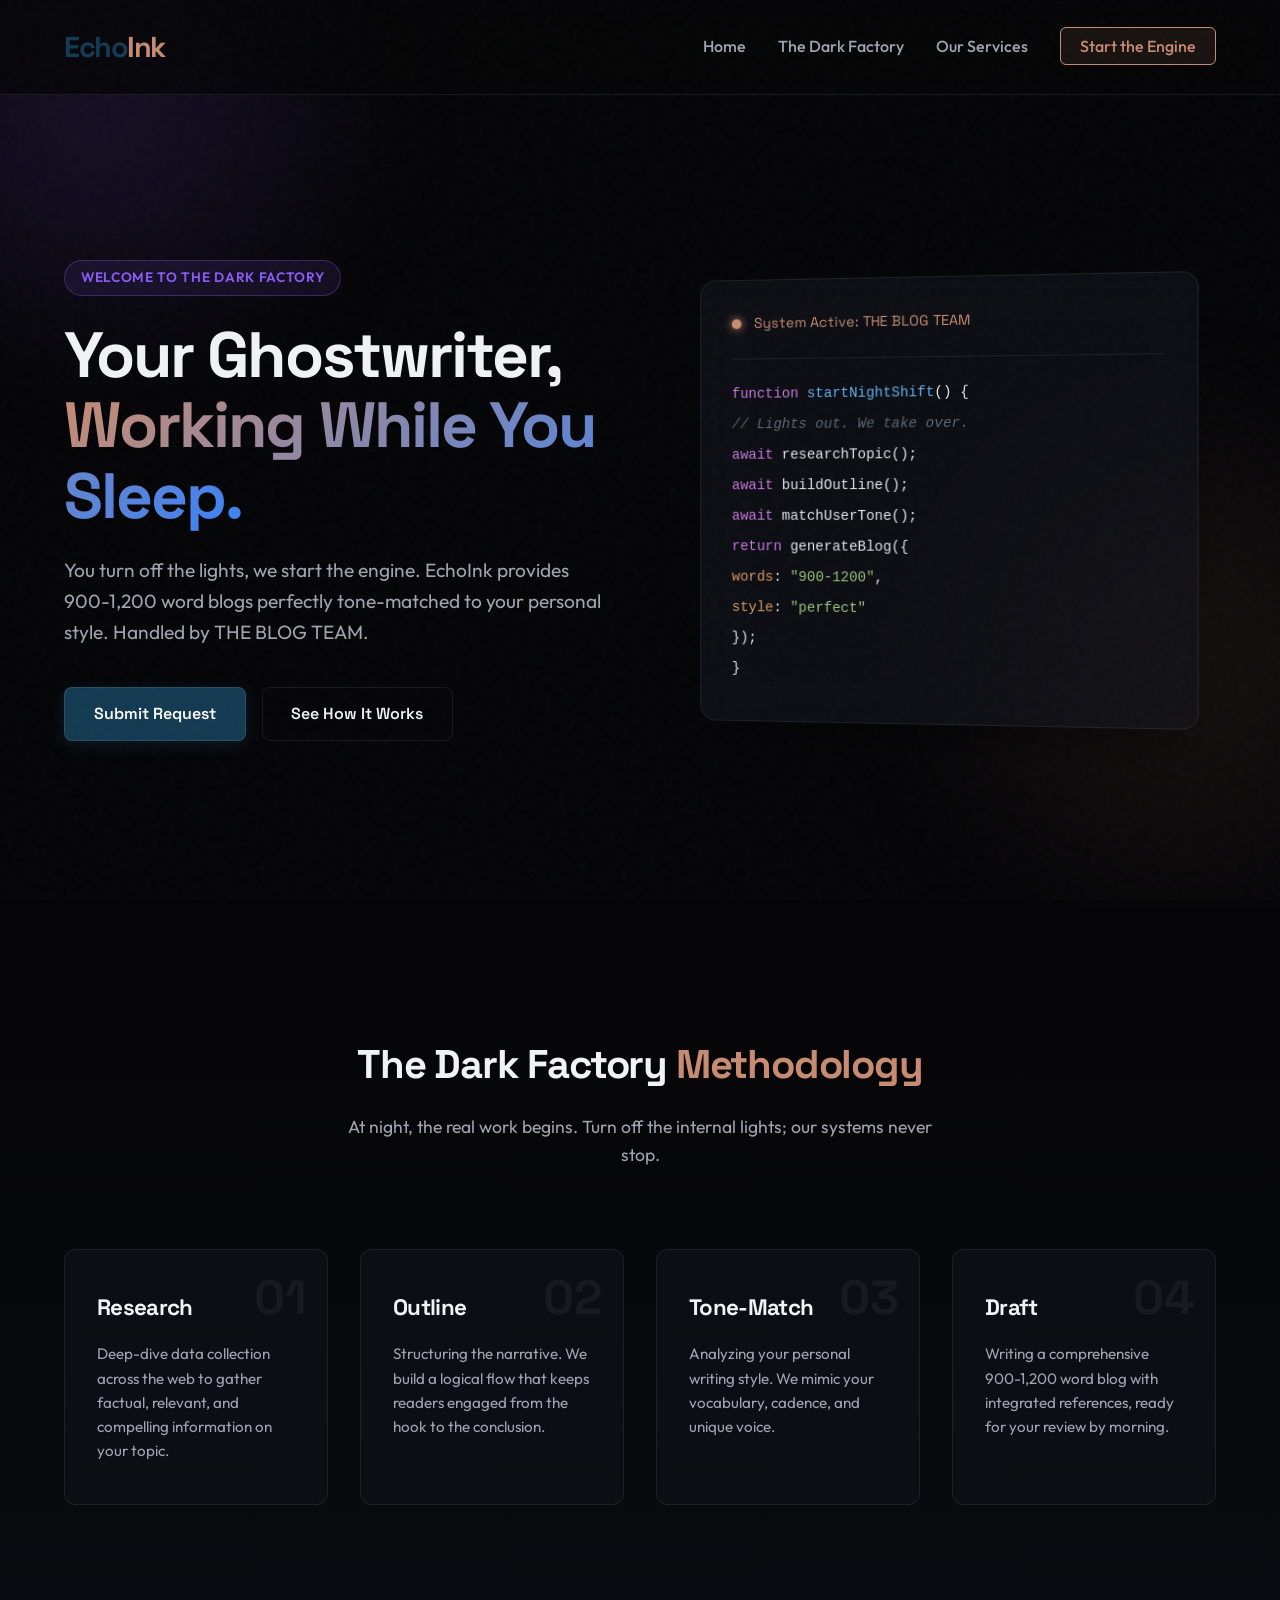
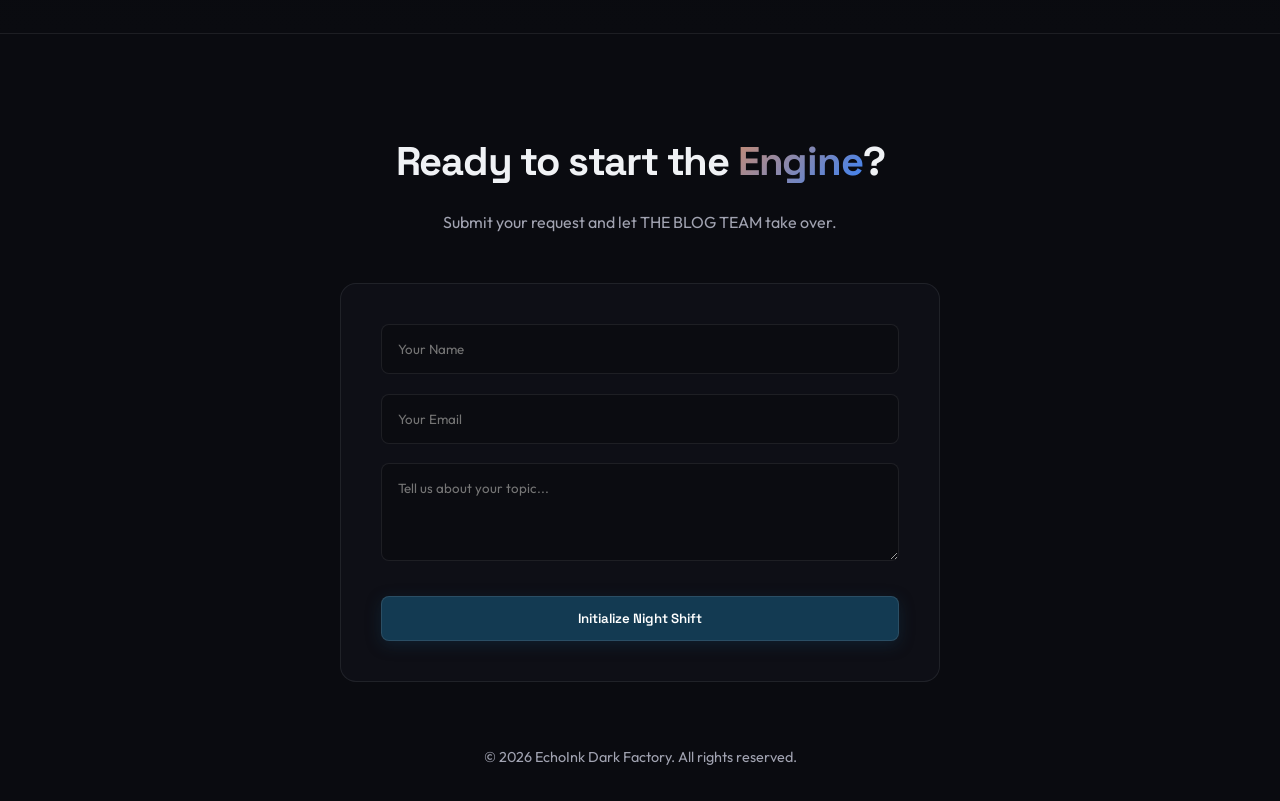
==== index.html @ 062d3a40 "My html file wasn't being uploaded" ====
<!DOCTYPE html>
<html lang="en">
<head>
    <meta charset="UTF-8">
    <meta name="viewport" content="width=device-width, initial-scale=1.0">
    <title>EchoInk - The Dark Factory Blog Team</title>
    <meta name="description" content="EchoInk is a Dark Factory SaaS offering ghostwritten blogs in your personal style. Our AI BLOG TEAM works through the night to research, outline, tone-match, and write perfect 900-1,200 word blogs.">
    <link rel="stylesheet" href="style.css">
    <link href="https://fonts.googleapis.com/css2?family=Outfit:wght@300;400;600;800&family=Space+Grotesk:wght@400;700&display=swap" rel="stylesheet">
</head>
<body>
    <div class="noise-overlay"></div>
    <div class="glow-blob"></div>
    <div class="glow-blob blob-2"></div>
    
    <nav class="navbar">
        <div class="logo">
            <span class="logo-text">Echo<span class="highlight">Ink</span></span>
        </div>
        <ul class="nav-links">
            <li><a href="#home">Home</a></li>
            <li><a href="#how-it-works">The Dark Factory</a></li>
            <li><a href="#services">Our Services</a></li>
            <li><a href="#contact" class="cta-btn">Start the Engine</a></li>
        </ul>
    </nav>

    <header id="home" class="hero">
        <div class="hero-content">
            <div class="badge">Welcome to the Dark Factory</div>
            <h1>Your Ghostwriter,<br> <span class="gradient-text">Working While You Sleep.</span></h1>
            <p>You turn off the lights, we start the engine. EchoInk provides 900-1,200 word blogs perfectly tone-matched to your personal style. Handled by THE BLOG TEAM.</p>
            <div class="hero-buttons">
                <a href="#contact" class="btn primary">Submit Request</a>
                <a href="#how-it-works" class="btn secondary">See How It Works</a>
            </div>
        </div>
        <div class="hero-visual">
            <div class="glass-card">
                <div class="factory-status">
                    <span class="status-dot"></span>
                    <span>System Active: THE BLOG TEAM</span>
                </div>
                <div class="code-block">
                    <div class="line"><span class="keyword">function</span> <span class="func">startNightShift</span>() {</div>
                    <div class="line">  <span class="comment">// Lights out. We take over.</span></div>
                    <div class="line">  <span class="keyword">await</span> researchTopic();</div>
                    <div class="line">  <span class="keyword">await</span> buildOutline();</div>
                    <div class="line">  <span class="keyword">await</span> matchUserTone();</div>
                    <div class="line">  <span class="keyword">return</span> generateBlog({</div>
                    <div class="line">    <span class="prop">words</span>: <span class="string">"900-1200"</span>,</div>
                    <div class="line">    <span class="prop">style</span>: <span class="string">"perfect"</span></div>
                    <div class="line">  });</div>
                    <div class="line">}</div>
                </div>
            </div>
        </div>
    </header>

    <section id="how-it-works" class="dark-factory">
        <div class="section-header">
            <h2>The Dark Factory <span class="highlight">Methodology</span></h2>
            <p>At night, the real work begins. Turn off the internal lights; our systems never stop.</p>
        </div>
        
        <div class="steps-grid">
            <div class="step-card">
                <div class="step-number">01</div>
                <h3>Research</h3>
                <p>Deep-dive data collection across the web to gather factual, relevant, and compelling information on your topic.</p>
            </div>
            <div class="step-card">
                <div class="step-number">02</div>
                <h3>Outline</h3>
                <p>Structuring the narrative. We build a logical flow that keeps readers engaged from the hook to the conclusion.</p>
            </div>
            <div class="step-card">
                <div class="step-number">03</div>
                <h3>Tone-Match</h3>
                <p>Analyzing your personal writing style. We mimic your vocabulary, cadence, and unique voice.</p>
            </div>
            <div class="step-card">
                <div class="step-number">04</div>
                <h3>Draft</h3>
                <p>Writing a comprehensive 900-1,200 word blog with integrated references, ready for your review by morning.</p>
            </div>
        </div>
    </section>

    <footer id="contact">
        <div class="footer-content">
            <h2>Ready to start the <span class="gradient-text">Engine</span>?</h2>
            <p>Submit your request and let THE BLOG TEAM take over.</p>
            <form class="contact-form" onsubmit="event.preventDefault(); alert('Request submitted! THE BLOG TEAM is activating.');">
                <input type="text" placeholder="Your Name" required>
                <input type="email" placeholder="Your Email" required>
                <textarea placeholder="Tell us about your topic..." rows="4" required></textarea>
                <button type="submit" class="btn primary submit-btn">Initialize Night Shift</button>
            </form>
        </div>
        <div class="footer-bottom">
            <p>&copy; 2026 EchoInk Dark Factory. All rights reserved.</p>
        </div>
    </footer>

    <script src="script.js"></script>
</body>
</html>
---- style.css ----
:root {
    --bg-base: #050507;
    --bg-surface: #0a0b10;
    --bg-card: rgba(18, 19, 28, 0.6);
    --text-primary: #f0f2f5;
    --text-secondary: #a1a3b1;
    --accent-glow: #3b82f6;
    --accent-secondary: #8b5cf6;
    --accent-copper: #c78b71; /* Inspired by the logo */
    --accent-navy: #133a52; /* Inspired by the logo */
    --border-color: rgba(255, 255, 255, 0.08);
}

* {
    margin: 0;
    padding: 0;
    box-sizing: border-box;
}

body {
    font-family: 'Outfit', sans-serif;
    background-color: var(--bg-base);
    color: var(--text-primary);
    overflow-x: hidden;
    line-height: 1.6;
}

h1, h2, h3, h4 {
    font-family: 'Space Grotesk', sans-serif;
    letter-spacing: -0.03em;
}

/* Background Effects */
.noise-overlay {
    position: fixed;
    top: 0;
    left: 0;
    width: 100vw;
    height: 100vh;
    pointer-events: none;
    z-index: 9999;
    opacity: 0.03;
    background: url("data:image/svg+xml,%3Csvg%20viewBox%3D%220%200%20200%20200%22%20xmlns%3D%22http%3A%2F%2Fwww.w3.org%2F2000%2Fsvg%22%3E%3Cfilter%20id%3D%22noiseFilter%22%3E%3CfeTurbulence%20type%3D%22fractalNoise%22%20baseFrequency%3D%220.65%22%20numOctaves%3D%223%22%20stitchTiles%3D%22stitch%22%2F%3E%3C%2Ffilter%3E%3Crect%20width%3D%22100%25%22%20height%3D%22100%25%22%20filter%3D%22url(%23noiseFilter)%22%2F%3E%3C%2Fsvg%3E");
}

.glow-blob {
    position: absolute;
    width: 600px;
    height: 600px;
    background: radial-gradient(circle, rgba(139, 92, 246, 0.15) 0%, rgba(0, 0, 0, 0) 70%);
    border-radius: 50%;
    top: -200px;
    left: -200px;
    filter: blur(60px);
    z-index: -1;
    animation: float 10s infinite ease-in-out alternate;
}

.glow-blob.blob-2 {
    background: radial-gradient(circle, rgba(199, 139, 113, 0.1) 0%, rgba(0, 0, 0, 0) 70%);
    top: 40%;
    right: -200px;
    left: auto;
    animation-delay: -5s;
}

@keyframes float {
    0% { transform: translate(0, 0); }
    100% { transform: translate(50px, 50px); }
}

/* Typography & Utilities */
.gradient-text {
    background: linear-gradient(135deg, var(--accent-copper), var(--accent-glow));
    -webkit-background-clip: text;
    -webkit-text-fill-color: transparent;
    background-clip: text;
}

.highlight {
    color: var(--accent-copper);
}

.btn {
    display: inline-block;
    padding: 0.8rem 1.8rem;
    border-radius: 8px;
    font-weight: 600;
    text-decoration: none;
    transition: all 0.3s ease;
    cursor: pointer;
    font-family: 'Space Grotesk', sans-serif;
}

.btn.primary {
    background: var(--accent-navy);
    color: white;
    border: 1px solid rgba(255, 255, 255, 0.1);
    box-shadow: 0 4px 15px rgba(19, 58, 82, 0.4);
}

.btn.primary:hover {
    background: #1a4f70;
    transform: translateY(-2px);
    box-shadow: 0 6px 20px rgba(19, 58, 82, 0.6);
}

.btn.secondary {
    background: transparent;
    color: var(--text-primary);
    border: 1px solid var(--border-color);
}

.btn.secondary:hover {
    background: rgba(255, 255, 255, 0.05);
    border-color: var(--text-secondary);
}

/* Navbar */
.navbar {
    display: flex;
    justify-content: space-between;
    align-items: center;
    padding: 1.5rem 5%;
    background: rgba(5, 5, 7, 0.8);
    -webkit-backdrop-filter: blur(12px);
    backdrop-filter: blur(12px);
    border-bottom: 1px solid var(--border-color);
    position: sticky;
    top: 0;
    z-index: 100;
}

.logo-text {
    font-family: 'Space Grotesk', sans-serif;
    font-size: 1.8rem;
    font-weight: 800;
    color: var(--accent-navy);
    letter-spacing: -0.05em;
}

.nav-links {
    display: flex;
    list-style: none;
    gap: 2rem;
    align-items: center;
}

.nav-links a {
    color: var(--text-secondary);
    text-decoration: none;
    font-weight: 500;
    transition: color 0.3s ease;
}

.nav-links a:hover {
    color: var(--text-primary);
}

.cta-btn {
    padding: 0.5rem 1.2rem;
    background: rgba(199, 139, 113, 0.1);
    border: 1px solid var(--accent-copper);
    color: var(--accent-copper) !important;
    border-radius: 6px;
}

.cta-btn:hover {
    background: var(--accent-copper);
    color: var(--bg-base) !important;
}

/* Hero Section */
.hero {
    min-height: 90vh;
    display: flex;
    align-items: center;
    justify-content: space-between;
    padding: 0 5%;
    gap: 4rem;
}

.hero-content {
    flex: 1;
    max-width: 600px;
}

.badge {
    display: inline-block;
    padding: 0.4rem 1rem;
    background: rgba(139, 92, 246, 0.1);
    border: 1px solid rgba(139, 92, 246, 0.3);
    border-radius: 50px;
    color: var(--accent-secondary);
    font-size: 0.85rem;
    font-weight: 600;
    margin-bottom: 1.5rem;
    text-transform: uppercase;
    letter-spacing: 0.05em;
}

.hero h1 {
    font-size: 4rem;
    line-height: 1.1;
    margin-bottom: 1.5rem;
}

.hero p {
    font-size: 1.2rem;
    color: var(--text-secondary);
    margin-bottom: 2.5rem;
}

.hero-buttons {
    display: flex;
    gap: 1rem;
}

.hero-visual {
    flex: 1;
    display: flex;
    justify-content: center;
}

.glass-card {
    background: var(--bg-card);
    -webkit-backdrop-filter: blur(20px);
    backdrop-filter: blur(20px);
    border: 1px solid var(--border-color);
    border-radius: 16px;
    padding: 2rem;
    width: 100%;
    max-width: 500px;
    box-shadow: 0 25px 50px -12px rgba(0, 0, 0, 0.5);
    transform: perspective(1000px) rotateY(-5deg);
    transition: transform 0.5s ease;
}

.glass-card:hover {
    transform: perspective(1000px) rotateY(0deg) translateY(-10px);
}

.factory-status {
    display: flex;
    align-items: center;
    gap: 0.8rem;
    padding-bottom: 1.5rem;
    border-bottom: 1px solid var(--border-color);
    margin-bottom: 1.5rem;
    font-family: 'Space Grotesk', sans-serif;
    font-size: 0.9rem;
    color: var(--accent-copper);
}

.status-dot {
    width: 10px;
    height: 10px;
    background-color: var(--accent-copper);
    border-radius: 50%;
    box-shadow: 0 0 10px var(--accent-copper);
    animation: pulse 2s infinite;
}

@keyframes pulse {
    0% { box-shadow: 0 0 0 0 rgba(199, 139, 113, 0.4); }
    70% { box-shadow: 0 0 0 10px rgba(199, 139, 113, 0); }
    100% { box-shadow: 0 0 0 0 rgba(199, 139, 113, 0); }
}

.code-block {
    font-family: 'Fira Code', monospace;
    font-size: 0.9rem;
    color: #e2e8f0;
}

.code-block .line { margin-bottom: 0.5rem; }
.code-block .keyword { color: #c678dd; }
.code-block .func { color: #61afef; }
.code-block .string { color: #98c379; }
.code-block .prop { color: #d19a66; }
.code-block .comment { color: #5c6370; font-style: italic; }

/* Dark Factory Section */
.dark-factory {
    padding: 8rem 5%;
    background: linear-gradient(to bottom, var(--bg-base), var(--bg-surface));
    position: relative;
}

.section-header {
    text-align: center;
    max-width: 600px;
    margin: 0 auto 5rem;
}

.section-header h2 {
    font-size: 2.5rem;
    margin-bottom: 1rem;
}

.section-header p {
    color: var(--text-secondary);
    font-size: 1.1rem;
}

.steps-grid {
    display: grid;
    grid-template-columns: repeat(auto-fit, minmax(250px, 1fr));
    gap: 2rem;
    max-width: 1200px;
    margin: 0 auto;
}

.step-card {
    background: var(--bg-card);
    border: 1px solid var(--border-color);
    border-radius: 12px;
    padding: 2.5rem 2rem;
    transition: all 0.3s ease;
    position: relative;
    overflow: hidden;
}

.step-card::before {
    content: '';
    position: absolute;
    top: 0;
    left: 0;
    width: 100%;
    height: 2px;
    background: linear-gradient(90deg, transparent, var(--accent-copper), transparent);
    transform: translateX(-100%);
    transition: transform 0.5s ease;
}

.step-card:hover::before {
    transform: translateX(100%);
}

.step-card:hover {
    background: rgba(25, 28, 41, 0.8);
    transform: translateY(-5px);
    box-shadow: 0 10px 30px rgba(0, 0, 0, 0.3);
}

.step-number {
    font-family: 'Space Grotesk', sans-serif;
    font-size: 3rem;
    font-weight: 800;
    color: rgba(255, 255, 255, 0.05);
    position: absolute;
    top: 10px;
    right: 20px;
}

.step-card h3 {
    font-size: 1.4rem;
    margin-bottom: 1rem;
    color: var(--text-primary);
}

.step-card p {
    color: var(--text-secondary);
    font-size: 0.95rem;
}

/* Footer / Contact */
footer {
    padding: 6rem 5% 2rem;
    background: var(--bg-surface);
    text-align: center;
    border-top: 1px solid var(--border-color);
}

.footer-content {
    max-width: 600px;
    margin: 0 auto 4rem;
}

.footer-content h2 {
    font-size: 2.5rem;
    margin-bottom: 1rem;
}

.footer-content p {
    color: var(--text-secondary);
    margin-bottom: 3rem;
}

.contact-form {
    display: flex;
    flex-direction: column;
    gap: 1.2rem;
    background: var(--bg-card);
    padding: 2.5rem;
    border-radius: 16px;
    border: 1px solid var(--border-color);
}

.contact-form input,
.contact-form textarea {
    width: 100%;
    padding: 1rem;
    background: rgba(0, 0, 0, 0.2);
    border: 1px solid var(--border-color);
    border-radius: 8px;
    color: var(--text-primary);
    font-family: 'Outfit', sans-serif;
    transition: border-color 0.3s ease;
}

.contact-form input:focus,
.contact-form textarea:focus {
    outline: none;
    border-color: var(--accent-copper);
}

.submit-btn {
    width: 100%;
    margin-top: 1rem;
}

.footer-bottom {
    color: var(--text-secondary);
    font-size: 0.9rem;
}

/* Responsive */
@media (max-width: 900px) {
    .hero {
        flex-direction: column;
        text-align: center;
        padding-top: 4rem;
    }
    
    .hero h1 {
        font-size: 3rem;
    }
    
    .hero-buttons {
        justify-content: center;
    }
    
    .glass-card {
        transform: none;
    }
    
    .glass-card:hover {
        transform: translateY(-10px);
    }
}

@media (max-width: 768px) {
    .nav-links {
        display: none;
    }
}
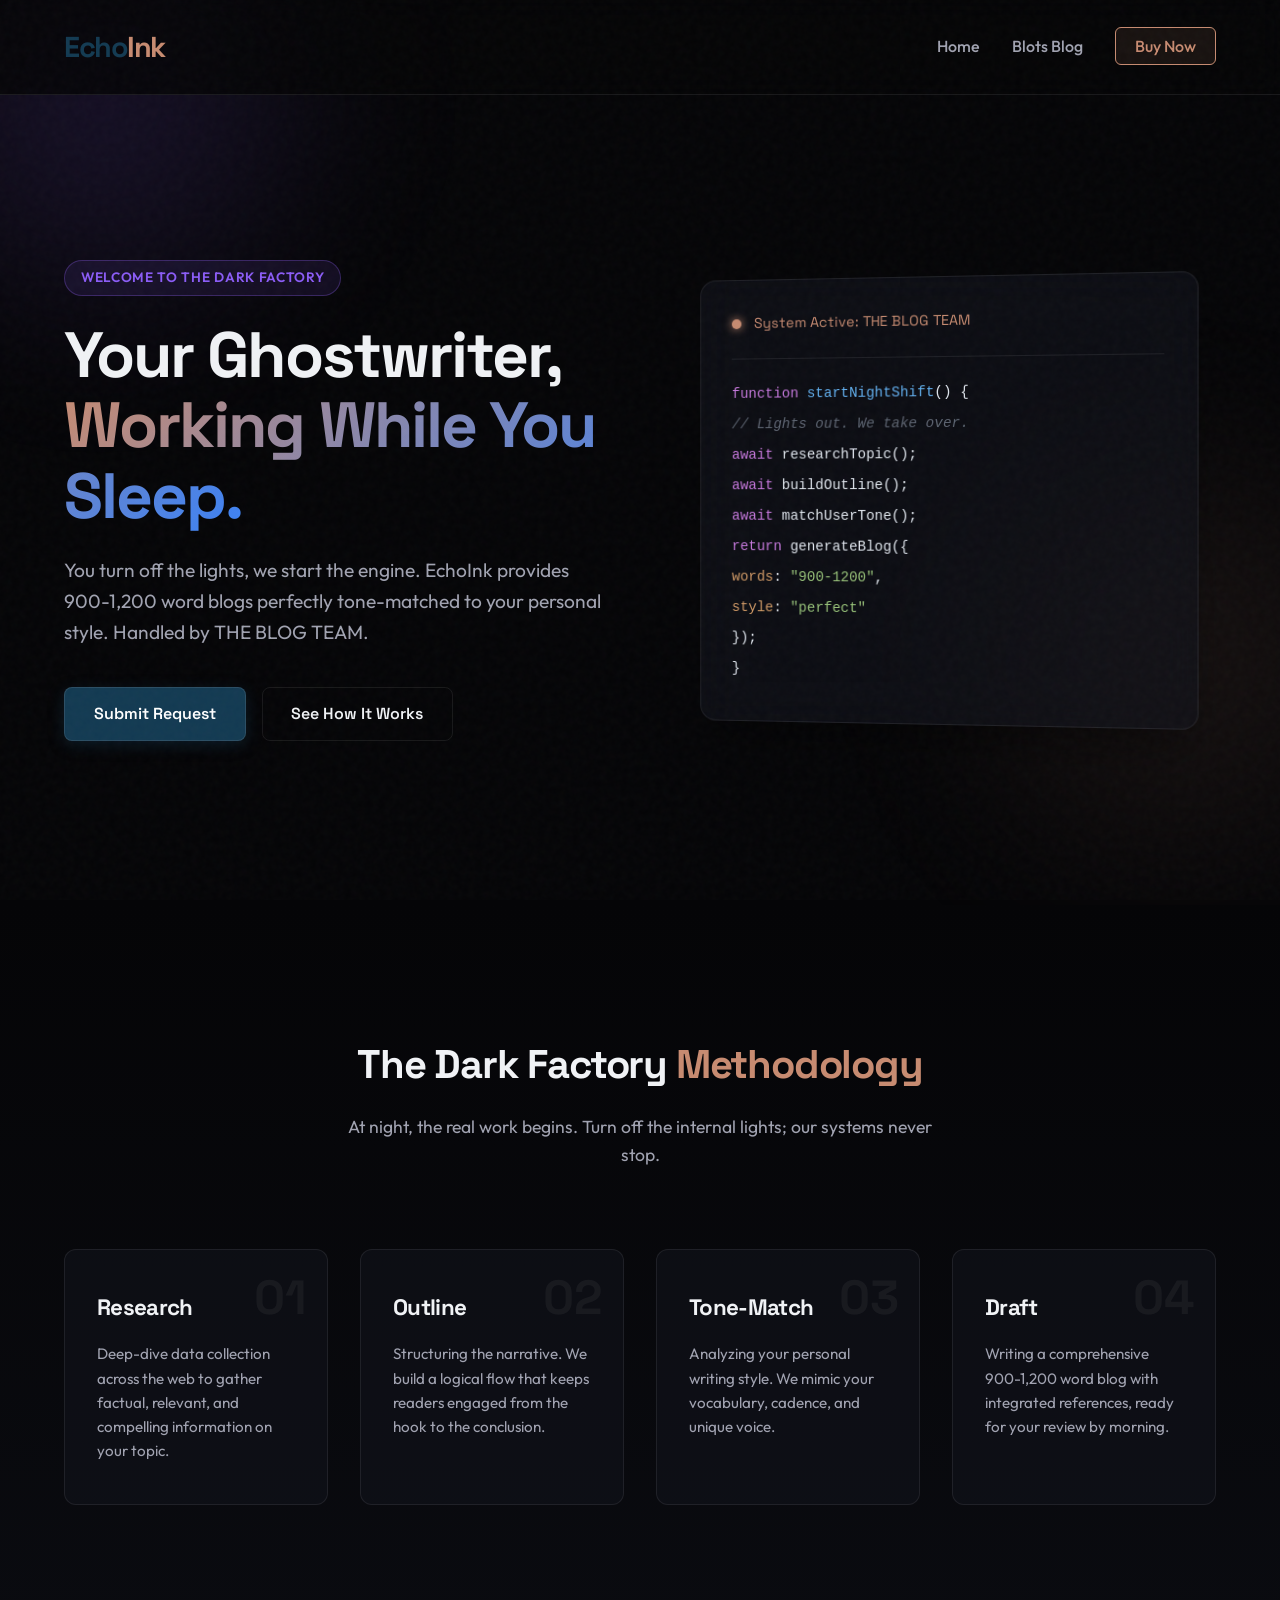
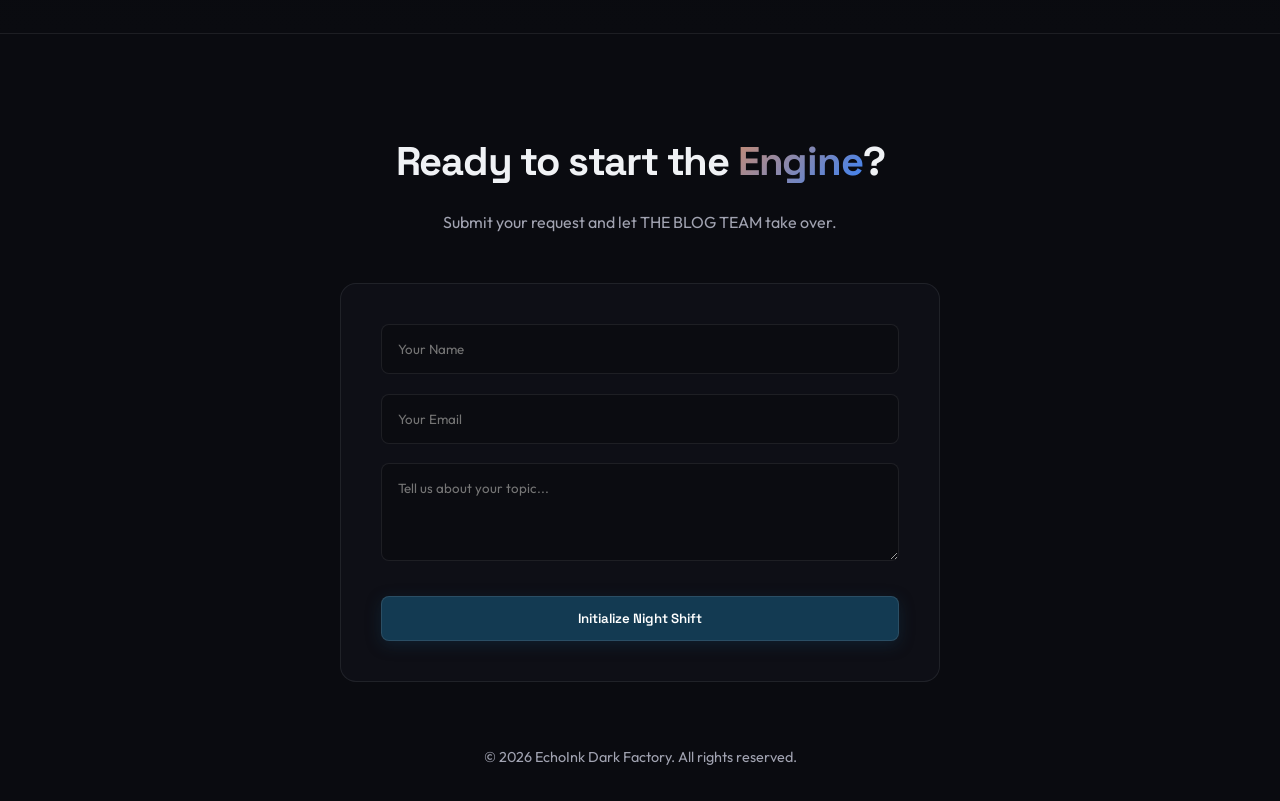
==== commit fcf5b9a0: "HTML files  are missing again." ====
--- a/index.html
+++ b/index.html
@@ -1,108 +1,107 @@
-<!DOCTYPE html>
-<html lang="en">
-<head>
-    <meta charset="UTF-8">
-    <meta name="viewport" content="width=device-width, initial-scale=1.0">
-    <title>EchoInk - The Dark Factory Blog Team</title>
-    <meta name="description" content="EchoInk is a Dark Factory SaaS offering ghostwritten blogs in your personal style. Our AI BLOG TEAM works through the night to research, outline, tone-match, and write perfect 900-1,200 word blogs.">
-    <link rel="stylesheet" href="style.css">
-    <link href="https://fonts.googleapis.com/css2?family=Outfit:wght@300;400;600;800&family=Space+Grotesk:wght@400;700&display=swap" rel="stylesheet">
-</head>
-<body>
-    <div class="noise-overlay"></div>
-    <div class="glow-blob"></div>
-    <div class="glow-blob blob-2"></div>
-    
-    <nav class="navbar">
-        <div class="logo">
-            <span class="logo-text">Echo<span class="highlight">Ink</span></span>
-        </div>
-        <ul class="nav-links">
-            <li><a href="#home">Home</a></li>
-            <li><a href="#how-it-works">The Dark Factory</a></li>
-            <li><a href="#services">Our Services</a></li>
-            <li><a href="#contact" class="cta-btn">Start the Engine</a></li>
-        </ul>
-    </nav>
-
-    <header id="home" class="hero">
-        <div class="hero-content">
-            <div class="badge">Welcome to the Dark Factory</div>
-            <h1>Your Ghostwriter,<br> <span class="gradient-text">Working While You Sleep.</span></h1>
-            <p>You turn off the lights, we start the engine. EchoInk provides 900-1,200 word blogs perfectly tone-matched to your personal style. Handled by THE BLOG TEAM.</p>
-            <div class="hero-buttons">
-                <a href="#contact" class="btn primary">Submit Request</a>
-                <a href="#how-it-works" class="btn secondary">See How It Works</a>
-            </div>
-        </div>
-        <div class="hero-visual">
-            <div class="glass-card">
-                <div class="factory-status">
-                    <span class="status-dot"></span>
-                    <span>System Active: THE BLOG TEAM</span>
-                </div>
-                <div class="code-block">
-                    <div class="line"><span class="keyword">function</span> <span class="func">startNightShift</span>() {</div>
-                    <div class="line">  <span class="comment">// Lights out. We take over.</span></div>
-                    <div class="line">  <span class="keyword">await</span> researchTopic();</div>
-                    <div class="line">  <span class="keyword">await</span> buildOutline();</div>
-                    <div class="line">  <span class="keyword">await</span> matchUserTone();</div>
-                    <div class="line">  <span class="keyword">return</span> generateBlog({</div>
-                    <div class="line">    <span class="prop">words</span>: <span class="string">"900-1200"</span>,</div>
-                    <div class="line">    <span class="prop">style</span>: <span class="string">"perfect"</span></div>
-                    <div class="line">  });</div>
-                    <div class="line">}</div>
-                </div>
-            </div>
-        </div>
-    </header>
-
-    <section id="how-it-works" class="dark-factory">
-        <div class="section-header">
-            <h2>The Dark Factory <span class="highlight">Methodology</span></h2>
-            <p>At night, the real work begins. Turn off the internal lights; our systems never stop.</p>
-        </div>
-        
-        <div class="steps-grid">
-            <div class="step-card">
-                <div class="step-number">01</div>
-                <h3>Research</h3>
-                <p>Deep-dive data collection across the web to gather factual, relevant, and compelling information on your topic.</p>
-            </div>
-            <div class="step-card">
-                <div class="step-number">02</div>
-                <h3>Outline</h3>
-                <p>Structuring the narrative. We build a logical flow that keeps readers engaged from the hook to the conclusion.</p>
-            </div>
-            <div class="step-card">
-                <div class="step-number">03</div>
-                <h3>Tone-Match</h3>
-                <p>Analyzing your personal writing style. We mimic your vocabulary, cadence, and unique voice.</p>
-            </div>
-            <div class="step-card">
-                <div class="step-number">04</div>
-                <h3>Draft</h3>
-                <p>Writing a comprehensive 900-1,200 word blog with integrated references, ready for your review by morning.</p>
-            </div>
-        </div>
-    </section>
-
-    <footer id="contact">
-        <div class="footer-content">
-            <h2>Ready to start the <span class="gradient-text">Engine</span>?</h2>
-            <p>Submit your request and let THE BLOG TEAM take over.</p>
-            <form class="contact-form" onsubmit="event.preventDefault(); alert('Request submitted! THE BLOG TEAM is activating.');">
-                <input type="text" placeholder="Your Name" required>
-                <input type="email" placeholder="Your Email" required>
-                <textarea placeholder="Tell us about your topic..." rows="4" required></textarea>
-                <button type="submit" class="btn primary submit-btn">Initialize Night Shift</button>
-            </form>
-        </div>
-        <div class="footer-bottom">
-            <p>&copy; 2026 EchoInk Dark Factory. All rights reserved.</p>
-        </div>
-    </footer>
-
-    <script src="script.js"></script>
-</body>
-</html>
+<!DOCTYPE html>
+<html lang="en">
+<head>
+    <meta charset="UTF-8">
+    <meta name="viewport" content="width=device-width, initial-scale=1.0">
+    <title>EchoInk - The Dark Factory Blog Team</title>
+    <meta name="description" content="EchoInk is a Dark Factory SaaS offering ghostwritten blogs in your personal style. Our AI BLOG TEAM works through the night to research, outline, tone-match, and write perfect 900-1,200 word blogs.">
+    <link rel="stylesheet" href="style.css">
+    <link href="https://fonts.googleapis.com/css2?family=Outfit:wght@300;400;600;800&family=Space+Grotesk:wght@400;700&display=swap" rel="stylesheet">
+</head>
+<body>
+    <div class="noise-overlay"></div>
+    <div class="glow-blob"></div>
+    <div class="glow-blob blob-2"></div>
+    
+    <nav class="navbar">
+        <div class="logo">
+            <span class="logo-text">Echo<span class="highlight">Ink</span></span>
+        </div>
+        <ul class="nav-links">
+            <li><a href="index.html">Home</a></li>
+            <li><a href="blog.html">Blots Blog</a></li>
+            <li><a href="ecommerce.html" class="cta-btn">Buy Now</a></li>
+        </ul>
+    </nav>
+
+    <header id="home" class="hero">
+        <div class="hero-content">
+            <div class="badge">Welcome to the Dark Factory</div>
+            <h1>Your Ghostwriter,<br> <span class="gradient-text">Working While You Sleep.</span></h1>
+            <p>You turn off the lights, we start the engine. EchoInk provides 900-1,200 word blogs perfectly tone-matched to your personal style. Handled by THE BLOG TEAM.</p>
+            <div class="hero-buttons">
+                <a href="#contact" class="btn primary">Submit Request</a>
+                <a href="#how-it-works" class="btn secondary">See How It Works</a>
+            </div>
+        </div>
+        <div class="hero-visual">
+            <div class="glass-card">
+                <div class="factory-status">
+                    <span class="status-dot"></span>
+                    <span>System Active: THE BLOG TEAM</span>
+                </div>
+                <div class="code-block">
+                    <div class="line"><span class="keyword">function</span> <span class="func">startNightShift</span>() {</div>
+                    <div class="line">  <span class="comment">// Lights out. We take over.</span></div>
+                    <div class="line">  <span class="keyword">await</span> researchTopic();</div>
+                    <div class="line">  <span class="keyword">await</span> buildOutline();</div>
+                    <div class="line">  <span class="keyword">await</span> matchUserTone();</div>
+                    <div class="line">  <span class="keyword">return</span> generateBlog({</div>
+                    <div class="line">    <span class="prop">words</span>: <span class="string">"900-1200"</span>,</div>
+                    <div class="line">    <span class="prop">style</span>: <span class="string">"perfect"</span></div>
+                    <div class="line">  });</div>
+                    <div class="line">}</div>
+                </div>
+            </div>
+        </div>
+    </header>
+
+    <section id="how-it-works" class="dark-factory">
+        <div class="section-header">
+            <h2>The Dark Factory <span class="highlight">Methodology</span></h2>
+            <p>At night, the real work begins. Turn off the internal lights; our systems never stop.</p>
+        </div>
+        
+        <div class="steps-grid">
+            <div class="step-card">
+                <div class="step-number">01</div>
+                <h3>Research</h3>
+                <p>Deep-dive data collection across the web to gather factual, relevant, and compelling information on your topic.</p>
+            </div>
+            <div class="step-card">
+                <div class="step-number">02</div>
+                <h3>Outline</h3>
+                <p>Structuring the narrative. We build a logical flow that keeps readers engaged from the hook to the conclusion.</p>
+            </div>
+            <div class="step-card">
+                <div class="step-number">03</div>
+                <h3>Tone-Match</h3>
+                <p>Analyzing your personal writing style. We mimic your vocabulary, cadence, and unique voice.</p>
+            </div>
+            <div class="step-card">
+                <div class="step-number">04</div>
+                <h3>Draft</h3>
+                <p>Writing a comprehensive 900-1,200 word blog with integrated references, ready for your review by morning.</p>
+            </div>
+        </div>
+    </section>
+
+    <footer id="contact">
+        <div class="footer-content">
+            <h2>Ready to start the <span class="gradient-text">Engine</span>?</h2>
+            <p>Submit your request and let THE BLOG TEAM take over.</p>
+            <form class="contact-form" onsubmit="event.preventDefault(); alert('Request submitted! THE BLOG TEAM is activating.');">
+                <input type="text" placeholder="Your Name" required>
+                <input type="email" placeholder="Your Email" required>
+                <textarea placeholder="Tell us about your topic..." rows="4" required></textarea>
+                <button type="submit" class="btn primary submit-btn">Initialize Night Shift</button>
+            </form>
+        </div>
+        <div class="footer-bottom">
+            <p>&copy; 2026 EchoInk Dark Factory. All rights reserved.</p>
+        </div>
+    </footer>
+
+    <script src="script.js"></script>
+</body>
+</html>
--- a/style.css
+++ b/style.css
@@ -1,457 +1,532 @@
-:root {
-    --bg-base: #050507;
-    --bg-surface: #0a0b10;
-    --bg-card: rgba(18, 19, 28, 0.6);
-    --text-primary: #f0f2f5;
-    --text-secondary: #a1a3b1;
-    --accent-glow: #3b82f6;
-    --accent-secondary: #8b5cf6;
-    --accent-copper: #c78b71; /* Inspired by the logo */
-    --accent-navy: #133a52; /* Inspired by the logo */
-    --border-color: rgba(255, 255, 255, 0.08);
-}
-
-* {
-    margin: 0;
-    padding: 0;
-    box-sizing: border-box;
-}
-
-body {
-    font-family: 'Outfit', sans-serif;
-    background-color: var(--bg-base);
-    color: var(--text-primary);
-    overflow-x: hidden;
-    line-height: 1.6;
-}
-
-h1, h2, h3, h4 {
-    font-family: 'Space Grotesk', sans-serif;
-    letter-spacing: -0.03em;
-}
-
-/* Background Effects */
-.noise-overlay {
-    position: fixed;
-    top: 0;
-    left: 0;
-    width: 100vw;
-    height: 100vh;
-    pointer-events: none;
-    z-index: 9999;
-    opacity: 0.03;
-    background: url("data:image/svg+xml,%3Csvg%20viewBox%3D%220%200%20200%20200%22%20xmlns%3D%22http%3A%2F%2Fwww.w3.org%2F2000%2Fsvg%22%3E%3Cfilter%20id%3D%22noiseFilter%22%3E%3CfeTurbulence%20type%3D%22fractalNoise%22%20baseFrequency%3D%220.65%22%20numOctaves%3D%223%22%20stitchTiles%3D%22stitch%22%2F%3E%3C%2Ffilter%3E%3Crect%20width%3D%22100%25%22%20height%3D%22100%25%22%20filter%3D%22url(%23noiseFilter)%22%2F%3E%3C%2Fsvg%3E");
-}
-
-.glow-blob {
-    position: absolute;
-    width: 600px;
-    height: 600px;
-    background: radial-gradient(circle, rgba(139, 92, 246, 0.15) 0%, rgba(0, 0, 0, 0) 70%);
-    border-radius: 50%;
-    top: -200px;
-    left: -200px;
-    filter: blur(60px);
-    z-index: -1;
-    animation: float 10s infinite ease-in-out alternate;
-}
-
-.glow-blob.blob-2 {
-    background: radial-gradient(circle, rgba(199, 139, 113, 0.1) 0%, rgba(0, 0, 0, 0) 70%);
-    top: 40%;
-    right: -200px;
-    left: auto;
-    animation-delay: -5s;
-}
-
-@keyframes float {
-    0% { transform: translate(0, 0); }
-    100% { transform: translate(50px, 50px); }
-}
-
-/* Typography & Utilities */
-.gradient-text {
-    background: linear-gradient(135deg, var(--accent-copper), var(--accent-glow));
-    -webkit-background-clip: text;
-    -webkit-text-fill-color: transparent;
-    background-clip: text;
-}
-
-.highlight {
-    color: var(--accent-copper);
-}
-
-.btn {
-    display: inline-block;
-    padding: 0.8rem 1.8rem;
-    border-radius: 8px;
-    font-weight: 600;
-    text-decoration: none;
-    transition: all 0.3s ease;
-    cursor: pointer;
-    font-family: 'Space Grotesk', sans-serif;
-}
-
-.btn.primary {
-    background: var(--accent-navy);
-    color: white;
-    border: 1px solid rgba(255, 255, 255, 0.1);
-    box-shadow: 0 4px 15px rgba(19, 58, 82, 0.4);
-}
-
-.btn.primary:hover {
-    background: #1a4f70;
-    transform: translateY(-2px);
-    box-shadow: 0 6px 20px rgba(19, 58, 82, 0.6);
-}
-
-.btn.secondary {
-    background: transparent;
-    color: var(--text-primary);
-    border: 1px solid var(--border-color);
-}
-
-.btn.secondary:hover {
-    background: rgba(255, 255, 255, 0.05);
-    border-color: var(--text-secondary);
-}
-
-/* Navbar */
-.navbar {
-    display: flex;
-    justify-content: space-between;
-    align-items: center;
-    padding: 1.5rem 5%;
-    background: rgba(5, 5, 7, 0.8);
-    -webkit-backdrop-filter: blur(12px);
-    backdrop-filter: blur(12px);
-    border-bottom: 1px solid var(--border-color);
-    position: sticky;
-    top: 0;
-    z-index: 100;
-}
-
-.logo-text {
-    font-family: 'Space Grotesk', sans-serif;
-    font-size: 1.8rem;
-    font-weight: 800;
-    color: var(--accent-navy);
-    letter-spacing: -0.05em;
-}
-
-.nav-links {
-    display: flex;
-    list-style: none;
-    gap: 2rem;
-    align-items: center;
-}
-
-.nav-links a {
-    color: var(--text-secondary);
-    text-decoration: none;
-    font-weight: 500;
-    transition: color 0.3s ease;
-}
-
-.nav-links a:hover {
-    color: var(--text-primary);
-}
-
-.cta-btn {
-    padding: 0.5rem 1.2rem;
-    background: rgba(199, 139, 113, 0.1);
-    border: 1px solid var(--accent-copper);
-    color: var(--accent-copper) !important;
-    border-radius: 6px;
-}
-
-.cta-btn:hover {
-    background: var(--accent-copper);
-    color: var(--bg-base) !important;
-}
-
-/* Hero Section */
-.hero {
-    min-height: 90vh;
-    display: flex;
-    align-items: center;
-    justify-content: space-between;
-    padding: 0 5%;
-    gap: 4rem;
-}
-
-.hero-content {
-    flex: 1;
-    max-width: 600px;
-}
-
-.badge {
-    display: inline-block;
-    padding: 0.4rem 1rem;
-    background: rgba(139, 92, 246, 0.1);
-    border: 1px solid rgba(139, 92, 246, 0.3);
-    border-radius: 50px;
-    color: var(--accent-secondary);
-    font-size: 0.85rem;
-    font-weight: 600;
-    margin-bottom: 1.5rem;
-    text-transform: uppercase;
-    letter-spacing: 0.05em;
-}
-
-.hero h1 {
-    font-size: 4rem;
-    line-height: 1.1;
-    margin-bottom: 1.5rem;
-}
-
-.hero p {
-    font-size: 1.2rem;
-    color: var(--text-secondary);
-    margin-bottom: 2.5rem;
-}
-
-.hero-buttons {
-    display: flex;
-    gap: 1rem;
-}
-
-.hero-visual {
-    flex: 1;
-    display: flex;
-    justify-content: center;
-}
-
-.glass-card {
-    background: var(--bg-card);
-    -webkit-backdrop-filter: blur(20px);
-    backdrop-filter: blur(20px);
-    border: 1px solid var(--border-color);
-    border-radius: 16px;
-    padding: 2rem;
-    width: 100%;
-    max-width: 500px;
-    box-shadow: 0 25px 50px -12px rgba(0, 0, 0, 0.5);
-    transform: perspective(1000px) rotateY(-5deg);
-    transition: transform 0.5s ease;
-}
-
-.glass-card:hover {
-    transform: perspective(1000px) rotateY(0deg) translateY(-10px);
-}
-
-.factory-status {
-    display: flex;
-    align-items: center;
-    gap: 0.8rem;
-    padding-bottom: 1.5rem;
-    border-bottom: 1px solid var(--border-color);
-    margin-bottom: 1.5rem;
-    font-family: 'Space Grotesk', sans-serif;
-    font-size: 0.9rem;
-    color: var(--accent-copper);
-}
-
-.status-dot {
-    width: 10px;
-    height: 10px;
-    background-color: var(--accent-copper);
-    border-radius: 50%;
-    box-shadow: 0 0 10px var(--accent-copper);
-    animation: pulse 2s infinite;
-}
-
-@keyframes pulse {
-    0% { box-shadow: 0 0 0 0 rgba(199, 139, 113, 0.4); }
-    70% { box-shadow: 0 0 0 10px rgba(199, 139, 113, 0); }
-    100% { box-shadow: 0 0 0 0 rgba(199, 139, 113, 0); }
-}
-
-.code-block {
-    font-family: 'Fira Code', monospace;
-    font-size: 0.9rem;
-    color: #e2e8f0;
-}
-
-.code-block .line { margin-bottom: 0.5rem; }
-.code-block .keyword { color: #c678dd; }
-.code-block .func { color: #61afef; }
-.code-block .string { color: #98c379; }
-.code-block .prop { color: #d19a66; }
-.code-block .comment { color: #5c6370; font-style: italic; }
-
-/* Dark Factory Section */
-.dark-factory {
-    padding: 8rem 5%;
-    background: linear-gradient(to bottom, var(--bg-base), var(--bg-surface));
-    position: relative;
-}
-
-.section-header {
-    text-align: center;
-    max-width: 600px;
-    margin: 0 auto 5rem;
-}
-
-.section-header h2 {
-    font-size: 2.5rem;
-    margin-bottom: 1rem;
-}
-
-.section-header p {
-    color: var(--text-secondary);
-    font-size: 1.1rem;
-}
-
-.steps-grid {
-    display: grid;
-    grid-template-columns: repeat(auto-fit, minmax(250px, 1fr));
-    gap: 2rem;
-    max-width: 1200px;
-    margin: 0 auto;
-}
-
-.step-card {
-    background: var(--bg-card);
-    border: 1px solid var(--border-color);
-    border-radius: 12px;
-    padding: 2.5rem 2rem;
-    transition: all 0.3s ease;
-    position: relative;
-    overflow: hidden;
-}
-
-.step-card::before {
-    content: '';
-    position: absolute;
-    top: 0;
-    left: 0;
-    width: 100%;
-    height: 2px;
-    background: linear-gradient(90deg, transparent, var(--accent-copper), transparent);
-    transform: translateX(-100%);
-    transition: transform 0.5s ease;
-}
-
-.step-card:hover::before {
-    transform: translateX(100%);
-}
-
-.step-card:hover {
-    background: rgba(25, 28, 41, 0.8);
-    transform: translateY(-5px);
-    box-shadow: 0 10px 30px rgba(0, 0, 0, 0.3);
-}
-
-.step-number {
-    font-family: 'Space Grotesk', sans-serif;
-    font-size: 3rem;
-    font-weight: 800;
-    color: rgba(255, 255, 255, 0.05);
-    position: absolute;
-    top: 10px;
-    right: 20px;
-}
-
-.step-card h3 {
-    font-size: 1.4rem;
-    margin-bottom: 1rem;
-    color: var(--text-primary);
-}
-
-.step-card p {
-    color: var(--text-secondary);
-    font-size: 0.95rem;
-}
-
-/* Footer / Contact */
-footer {
-    padding: 6rem 5% 2rem;
-    background: var(--bg-surface);
-    text-align: center;
-    border-top: 1px solid var(--border-color);
-}
-
-.footer-content {
-    max-width: 600px;
-    margin: 0 auto 4rem;
-}
-
-.footer-content h2 {
-    font-size: 2.5rem;
-    margin-bottom: 1rem;
-}
-
-.footer-content p {
-    color: var(--text-secondary);
-    margin-bottom: 3rem;
-}
-
-.contact-form {
-    display: flex;
-    flex-direction: column;
-    gap: 1.2rem;
-    background: var(--bg-card);
-    padding: 2.5rem;
-    border-radius: 16px;
-    border: 1px solid var(--border-color);
-}
-
-.contact-form input,
-.contact-form textarea {
-    width: 100%;
-    padding: 1rem;
-    background: rgba(0, 0, 0, 0.2);
-    border: 1px solid var(--border-color);
-    border-radius: 8px;
-    color: var(--text-primary);
-    font-family: 'Outfit', sans-serif;
-    transition: border-color 0.3s ease;
-}
-
-.contact-form input:focus,
-.contact-form textarea:focus {
-    outline: none;
-    border-color: var(--accent-copper);
-}
-
-.submit-btn {
-    width: 100%;
-    margin-top: 1rem;
-}
-
-.footer-bottom {
-    color: var(--text-secondary);
-    font-size: 0.9rem;
-}
-
-/* Responsive */
-@media (max-width: 900px) {
-    .hero {
-        flex-direction: column;
-        text-align: center;
-        padding-top: 4rem;
-    }
-    
-    .hero h1 {
-        font-size: 3rem;
-    }
-    
-    .hero-buttons {
-        justify-content: center;
-    }
-    
-    .glass-card {
-        transform: none;
-    }
-    
-    .glass-card:hover {
-        transform: translateY(-10px);
-    }
-}
-
-@media (max-width: 768px) {
-    .nav-links {
-        display: none;
-    }
-}
+:root {
+    --bg-base: #050507;
+    --bg-surface: #0a0b10;
+    --bg-card: rgba(18, 19, 28, 0.6);
+    --text-primary: #f0f2f5;
+    --text-secondary: #a1a3b1;
+    --accent-glow: #3b82f6;
+    --accent-secondary: #8b5cf6;
+    --accent-copper: #c78b71;
+    /* Inspired by the logo */
+    --accent-navy: #133a52;
+    /* Inspired by the logo */
+    --border-color: rgba(255, 255, 255, 0.08);
+}
+
+* {
+    margin: 0;
+    padding: 0;
+    box-sizing: border-box;
+}
+
+body {
+    font-family: 'Outfit', sans-serif;
+    background-color: var(--bg-base);
+    color: var(--text-primary);
+    overflow-x: hidden;
+    line-height: 1.6;
+}
+
+h1,
+h2,
+h3,
+h4 {
+    font-family: 'Space Grotesk', sans-serif;
+    letter-spacing: -0.03em;
+}
+
+/* Background Effects */
+.noise-overlay {
+    position: fixed;
+    top: 0;
+    left: 0;
+    width: 100vw;
+    height: 100vh;
+    pointer-events: none;
+    z-index: 9999;
+    opacity: 0.03;
+    background: url("data:image/svg+xml,%3Csvg%20viewBox%3D%220%200%20200%20200%22%20xmlns%3D%22http%3A%2F%2Fwww.w3.org%2F2000%2Fsvg%22%3E%3Cfilter%20id%3D%22noiseFilter%22%3E%3CfeTurbulence%20type%3D%22fractalNoise%22%20baseFrequency%3D%220.65%22%20numOctaves%3D%223%22%20stitchTiles%3D%22stitch%22%2F%3E%3C%2Ffilter%3E%3Crect%20width%3D%22100%25%22%20height%3D%22100%25%22%20filter%3D%22url(%23noiseFilter)%22%2F%3E%3C%2Fsvg%3E");
+}
+
+.glow-blob {
+    position: absolute;
+    width: 600px;
+    height: 600px;
+    background: radial-gradient(circle, rgba(139, 92, 246, 0.15) 0%, rgba(0, 0, 0, 0) 70%);
+    border-radius: 50%;
+    top: -200px;
+    left: -200px;
+    filter: blur(60px);
+    z-index: -1;
+    animation: float 10s infinite ease-in-out alternate;
+}
+
+.glow-blob.blob-2 {
+    background: radial-gradient(circle, rgba(199, 139, 113, 0.1) 0%, rgba(0, 0, 0, 0) 70%);
+    top: 40%;
+    right: -200px;
+    left: auto;
+    animation-delay: -5s;
+}
+
+@keyframes float {
+    0% {
+        transform: translate(0, 0);
+    }
+
+    100% {
+        transform: translate(50px, 50px);
+    }
+}
+
+/* Typography & Utilities */
+.gradient-text {
+    background: linear-gradient(135deg, var(--accent-copper), var(--accent-glow));
+    -webkit-background-clip: text;
+    -webkit-text-fill-color: transparent;
+    background-clip: text;
+}
+
+.highlight {
+    color: var(--accent-copper);
+}
+
+.btn {
+    display: inline-block;
+    padding: 0.8rem 1.8rem;
+    border-radius: 8px;
+    font-weight: 600;
+    text-decoration: none;
+    transition: all 0.3s ease;
+    cursor: pointer;
+    font-family: 'Space Grotesk', sans-serif;
+}
+
+.btn.primary {
+    background: var(--accent-navy);
+    color: white;
+    border: 1px solid rgba(255, 255, 255, 0.1);
+    box-shadow: 0 4px 15px rgba(19, 58, 82, 0.4);
+}
+
+.btn.primary:hover {
+    background: #1a4f70;
+    transform: translateY(-2px);
+    box-shadow: 0 6px 20px rgba(19, 58, 82, 0.6);
+}
+
+.btn.secondary {
+    background: transparent;
+    color: var(--text-primary);
+    border: 1px solid var(--border-color);
+}
+
+.btn.secondary:hover {
+    background: rgba(255, 255, 255, 0.05);
+    border-color: var(--text-secondary);
+}
+
+/* Navbar */
+.navbar {
+    display: flex;
+    justify-content: space-between;
+    align-items: center;
+    padding: 1.5rem 5%;
+    background: rgba(5, 5, 7, 0.8);
+    -webkit-backdrop-filter: blur(12px);
+    backdrop-filter: blur(12px);
+    border-bottom: 1px solid var(--border-color);
+    position: sticky;
+    top: 0;
+    z-index: 100;
+}
+
+.logo-text {
+    font-family: 'Space Grotesk', sans-serif;
+    font-size: 1.8rem;
+    font-weight: 800;
+    color: var(--accent-navy);
+    letter-spacing: -0.05em;
+}
+
+.nav-links {
+    display: flex;
+    list-style: none;
+    gap: 2rem;
+    align-items: center;
+}
+
+.nav-links a {
+    color: var(--text-secondary);
+    text-decoration: none;
+    font-weight: 500;
+    transition: color 0.3s ease;
+}
+
+.nav-links a:hover {
+    color: var(--text-primary);
+}
+
+.cta-btn {
+    padding: 0.5rem 1.2rem;
+    background: rgba(199, 139, 113, 0.1);
+    border: 1px solid var(--accent-copper);
+    color: var(--accent-copper) !important;
+    border-radius: 6px;
+}
+
+.cta-btn:hover {
+    background: var(--accent-copper);
+    color: var(--bg-base) !important;
+}
+
+/* Hero Section */
+.hero {
+    min-height: 90vh;
+    display: flex;
+    align-items: center;
+    justify-content: space-between;
+    padding: 0 5%;
+    gap: 4rem;
+}
+
+.hero-content {
+    flex: 1;
+    max-width: 600px;
+}
+
+.badge {
+    display: inline-block;
+    padding: 0.4rem 1rem;
+    background: rgba(139, 92, 246, 0.1);
+    border: 1px solid rgba(139, 92, 246, 0.3);
+    border-radius: 50px;
+    color: var(--accent-secondary);
+    font-size: 0.85rem;
+    font-weight: 600;
+    margin-bottom: 1.5rem;
+    text-transform: uppercase;
+    letter-spacing: 0.05em;
+}
+
+.hero h1 {
+    font-size: 4rem;
+    line-height: 1.1;
+    margin-bottom: 1.5rem;
+}
+
+.hero p {
+    font-size: 1.2rem;
+    color: var(--text-secondary);
+    margin-bottom: 2.5rem;
+}
+
+.hero-buttons {
+    display: flex;
+    gap: 1rem;
+}
+
+.hero-visual {
+    flex: 1;
+    display: flex;
+    justify-content: center;
+}
+
+.glass-card {
+    background: var(--bg-card);
+    -webkit-backdrop-filter: blur(20px);
+    backdrop-filter: blur(20px);
+    border: 1px solid var(--border-color);
+    border-radius: 16px;
+    padding: 2rem;
+    width: 100%;
+    max-width: 500px;
+    box-shadow: 0 25px 50px -12px rgba(0, 0, 0, 0.5);
+    transform: perspective(1000px) rotateY(-5deg);
+    transition: transform 0.5s ease;
+}
+
+.glass-card:hover {
+    transform: perspective(1000px) rotateY(0deg) translateY(-10px);
+}
+
+.factory-status {
+    display: flex;
+    align-items: center;
+    gap: 0.8rem;
+    padding-bottom: 1.5rem;
+    border-bottom: 1px solid var(--border-color);
+    margin-bottom: 1.5rem;
+    font-family: 'Space Grotesk', sans-serif;
+    font-size: 0.9rem;
+    color: var(--accent-copper);
+}
+
+.status-dot {
+    width: 10px;
+    height: 10px;
+    background-color: var(--accent-copper);
+    border-radius: 50%;
+    box-shadow: 0 0 10px var(--accent-copper);
+    animation: pulse 2s infinite;
+}
+
+@keyframes pulse {
+    0% {
+        box-shadow: 0 0 0 0 rgba(199, 139, 113, 0.4);
+    }
+
+    70% {
+        box-shadow: 0 0 0 10px rgba(199, 139, 113, 0);
+    }
+
+    100% {
+        box-shadow: 0 0 0 0 rgba(199, 139, 113, 0);
+    }
+}
+
+.code-block {
+    font-family: 'Fira Code', monospace;
+    font-size: 0.9rem;
+    color: #e2e8f0;
+}
+
+.code-block .line {
+    margin-bottom: 0.5rem;
+}
+
+.code-block .keyword {
+    color: #c678dd;
+}
+
+.code-block .func {
+    color: #61afef;
+}
+
+.code-block .string {
+    color: #98c379;
+}
+
+.code-block .prop {
+    color: #d19a66;
+}
+
+.code-block .comment {
+    color: #5c6370;
+    font-style: italic;
+}
+
+/* Dark Factory Section */
+.dark-factory {
+    padding: 8rem 5%;
+    background: linear-gradient(to bottom, var(--bg-base), var(--bg-surface));
+    position: relative;
+}
+
+.section-header {
+    text-align: center;
+    max-width: 600px;
+    margin: 0 auto 5rem;
+}
+
+.section-header h2 {
+    font-size: 2.5rem;
+    margin-bottom: 1rem;
+}
+
+.section-header p {
+    color: var(--text-secondary);
+    font-size: 1.1rem;
+}
+
+.steps-grid {
+    display: grid;
+    grid-template-columns: repeat(auto-fit, minmax(250px, 1fr));
+    gap: 2rem;
+    max-width: 1200px;
+    margin: 0 auto;
+}
+
+.step-card {
+    background: var(--bg-card);
+    border: 1px solid var(--border-color);
+    border-radius: 12px;
+    padding: 2.5rem 2rem;
+    transition: all 0.3s ease;
+    position: relative;
+    overflow: hidden;
+}
+
+.step-card::before {
+    content: '';
+    position: absolute;
+    top: 0;
+    left: 0;
+    width: 100%;
+    height: 2px;
+    background: linear-gradient(90deg, transparent, var(--accent-copper), transparent);
+    transform: translateX(-100%);
+    transition: transform 0.5s ease;
+}
+
+.step-card:hover::before {
+    transform: translateX(100%);
+}
+
+.step-card:hover {
+    background: rgba(25, 28, 41, 0.8);
+    transform: translateY(-5px);
+    box-shadow: 0 10px 30px rgba(0, 0, 0, 0.3);
+}
+
+.step-number {
+    font-family: 'Space Grotesk', sans-serif;
+    font-size: 3rem;
+    font-weight: 800;
+    color: rgba(255, 255, 255, 0.05);
+    position: absolute;
+    top: 10px;
+    right: 20px;
+}
+
+.step-card h3 {
+    font-size: 1.4rem;
+    margin-bottom: 1rem;
+    color: var(--text-primary);
+}
+
+.step-card p {
+    color: var(--text-secondary);
+    font-size: 0.95rem;
+}
+
+/* Footer / Contact */
+footer {
+    padding: 6rem 5% 2rem;
+    background: var(--bg-surface);
+    text-align: center;
+    border-top: 1px solid var(--border-color);
+}
+
+.footer-content {
+    max-width: 600px;
+    margin: 0 auto 4rem;
+}
+
+.footer-content h2 {
+    font-size: 2.5rem;
+    margin-bottom: 1rem;
+}
+
+.footer-content p {
+    color: var(--text-secondary);
+    margin-bottom: 3rem;
+}
+
+.contact-form {
+    display: flex;
+    flex-direction: column;
+    gap: 1.2rem;
+    background: var(--bg-card);
+    padding: 2.5rem;
+    border-radius: 16px;
+    border: 1px solid var(--border-color);
+}
+
+.contact-form input,
+.contact-form textarea {
+    width: 100%;
+    padding: 1rem;
+    background: rgba(0, 0, 0, 0.2);
+    border: 1px solid var(--border-color);
+    border-radius: 8px;
+    color: var(--text-primary);
+    font-family: 'Outfit', sans-serif;
+    transition: border-color 0.3s ease;
+}
+
+.contact-form input:focus,
+.contact-form textarea:focus {
+    outline: none;
+    border-color: var(--accent-copper);
+}
+
+.submit-btn {
+    width: 100%;
+    margin-top: 1rem;
+}
+
+.footer-bottom {
+    color: var(--text-secondary);
+    font-size: 0.9rem;
+}
+
+/* Responsive */
+@media (max-width: 900px) {
+    .hero {
+        flex-direction: column;
+        text-align: center;
+        padding-top: 4rem;
+    }
+
+    .hero h1 {
+        font-size: 3rem;
+    }
+
+    .hero-buttons {
+        justify-content: center;
+    }
+
+    .glass-card {
+        transform: none;
+    }
+
+    .glass-card:hover {
+        transform: translateY(-10px);
+    }
+}
+
+@media (max-width: 768px) {
+    .nav-links {
+        display: none;
+    }
+}
+
+/* E-commerce Specific Styles */
+.ecommerce-hero {
+    min-height: 40vh;
+    padding-bottom: 2rem;
+    display: flex;
+    align-items: center;
+    justify-content: center;
+}
+
+.ecommerce-hero-content {
+    max-width: 800px;
+    margin: 0 auto;
+    text-align: center;
+}
+
+.ecommerce-section {
+    padding-top: 2rem;
+    padding-bottom: 4rem;
+}
+
+.ecommerce-section-last {
+    padding-top: 2rem;
+    padding-bottom: 8rem;
+}
+
+.ecommerce-grid {
+    grid-template-columns: repeat(3, 1fr) !important;
+}
+
+.step-card-buttons {
+    margin-top: 1.5rem;
+}
+
+@media (max-width: 900px) {
+    .ecommerce-grid {
+        grid-template-columns: 1fr !important;
+    }
+}
